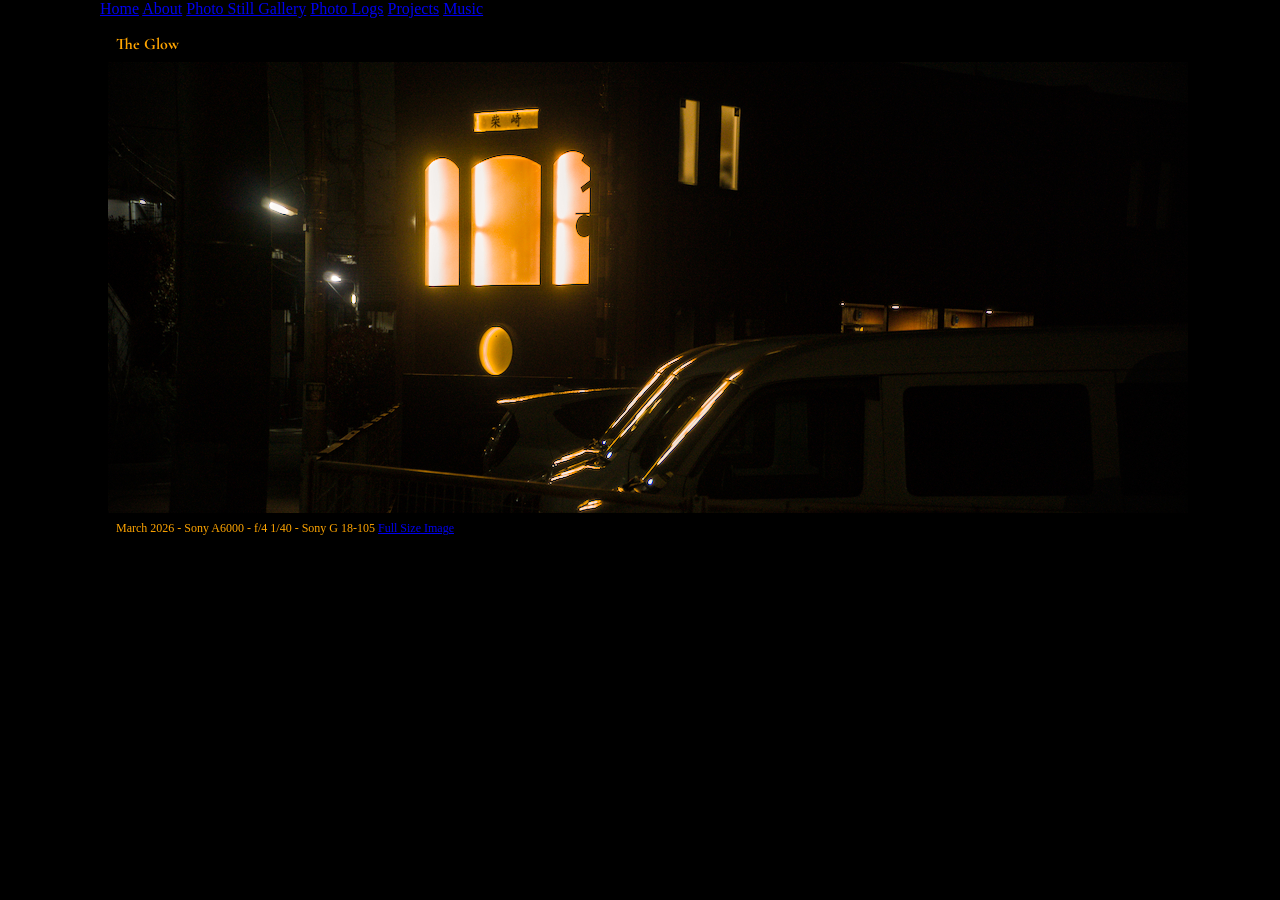
==== index.html @ ce1927c1 "adds new field" ====
<html>
  <head>
    <link rel="stylesheet" href="/src/main.css" />
    <link rel="preconnect" href="https://fonts.googleapis.com" />
    <link rel="preconnect" href="https://fonts.gstatic.com" crossorigin />
    <link
      href="https://fonts.googleapis.com/css2?family=Cormorant+Garamond:ital,wght@0,300..700;1,300..700&family=Roboto+Mono:ital,wght@0,100..700;1,100..700&display=swap"
      rel="stylesheet"
    />
  </head>
  <body>
    <div>
      <a href="/index.html">Home</a>
      <a href="/src//about.html">About</a>
      <a href="/index.html">Photo Still Gallery</a>
      <a href="/index.html">Photo Logs</a>
      <a href="/index.html">Projects</a>
      <a href="/index.html">Music</a>
    </div>
    <div class="image-section">
      <div class="image-title">The Glow</div>
      <img class="image" src="images/glow-s.jpg" />
      <div class="camera-settings">
        March 2026 - Sony A6000 - f/4 1/40 - Sony G 18-105
        <a href="/images/glow-l.jpg">Full Size Image</a>
      </div>
    </div>
  </body>
</html>
---- src/main.css ----
body {
  background-color: rgb(0, 0, 0);
  color: wheat;
  margin: 0 auto;
  width: 1080;
}

.image-section {
  padding: 8px;
}

.image {
  align-self: center;
}

.image-title {
  font-family: "Cormorant Garamond", serif;
  font-style: normal;
  font-optical-sizing: auto;
  padding: 8px;
  font-size: 16px;
  font-weight: bold;
  color: orange;
}

.camera-settings {
  padding: 8px;
  font-size: 12px;
  color: orange;
}
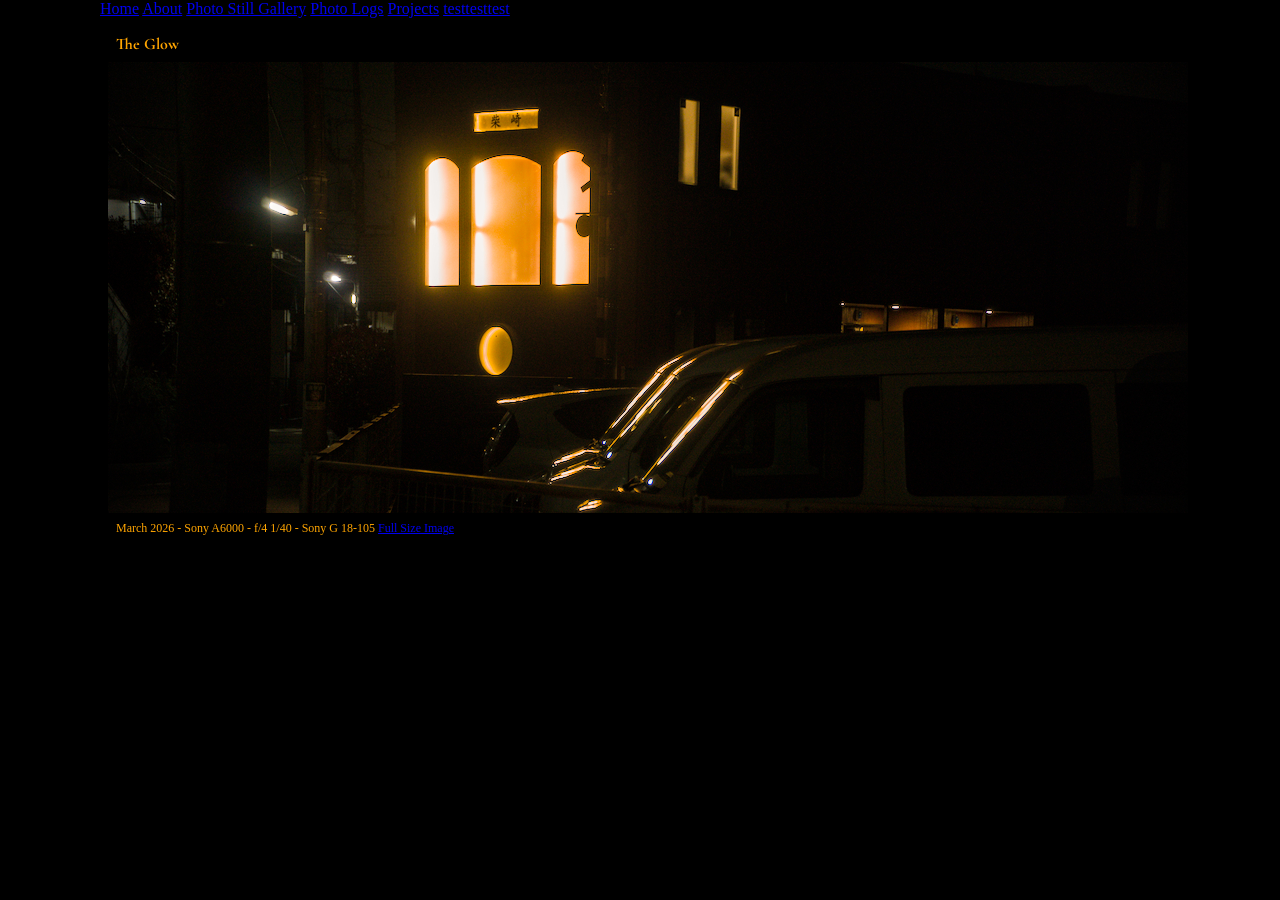
==== commit 98d42212: "testing cpanel remote" ====
--- a/index.html
+++ b/index.html
@@ -15,7 +15,7 @@
       <a href="/index.html">Photo Still Gallery</a>
       <a href="/index.html">Photo Logs</a>
       <a href="/index.html">Projects</a>
-      <a href="/index.html">Music</a>
+      <a href="/index.html">testtesttest</a>
     </div>
     <div class="image-section">
       <div class="image-title">The Glow</div>
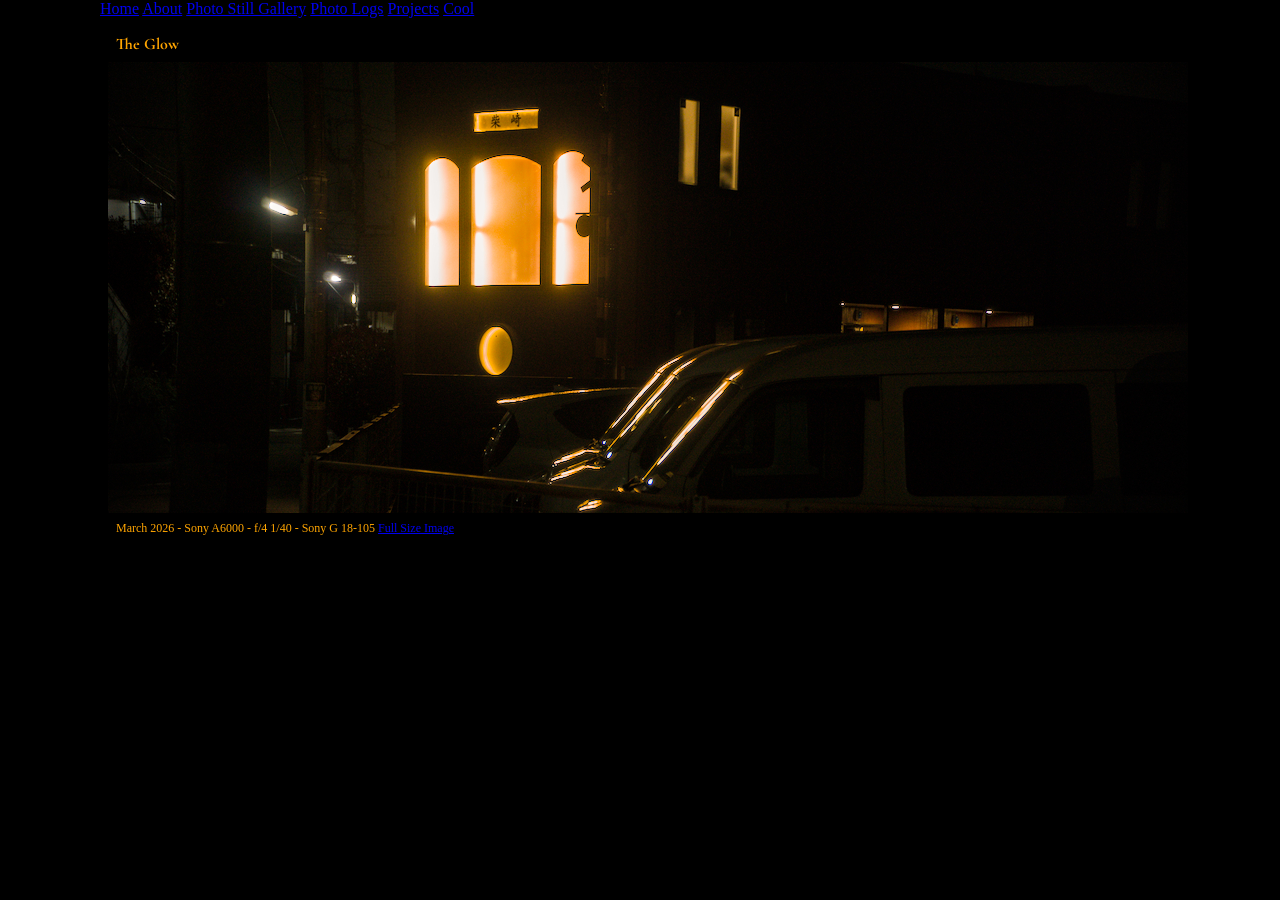
==== commit a98bfdf2: "testing minor change" ====
--- a/index.html
+++ b/index.html
@@ -15,7 +15,7 @@
       <a href="/index.html">Photo Still Gallery</a>
       <a href="/index.html">Photo Logs</a>
       <a href="/index.html">Projects</a>
-      <a href="/index.html">testtesttest</a>
+      <a href="/index.html">Cool</a>
     </div>
     <div class="image-section">
       <div class="image-title">The Glow</div>
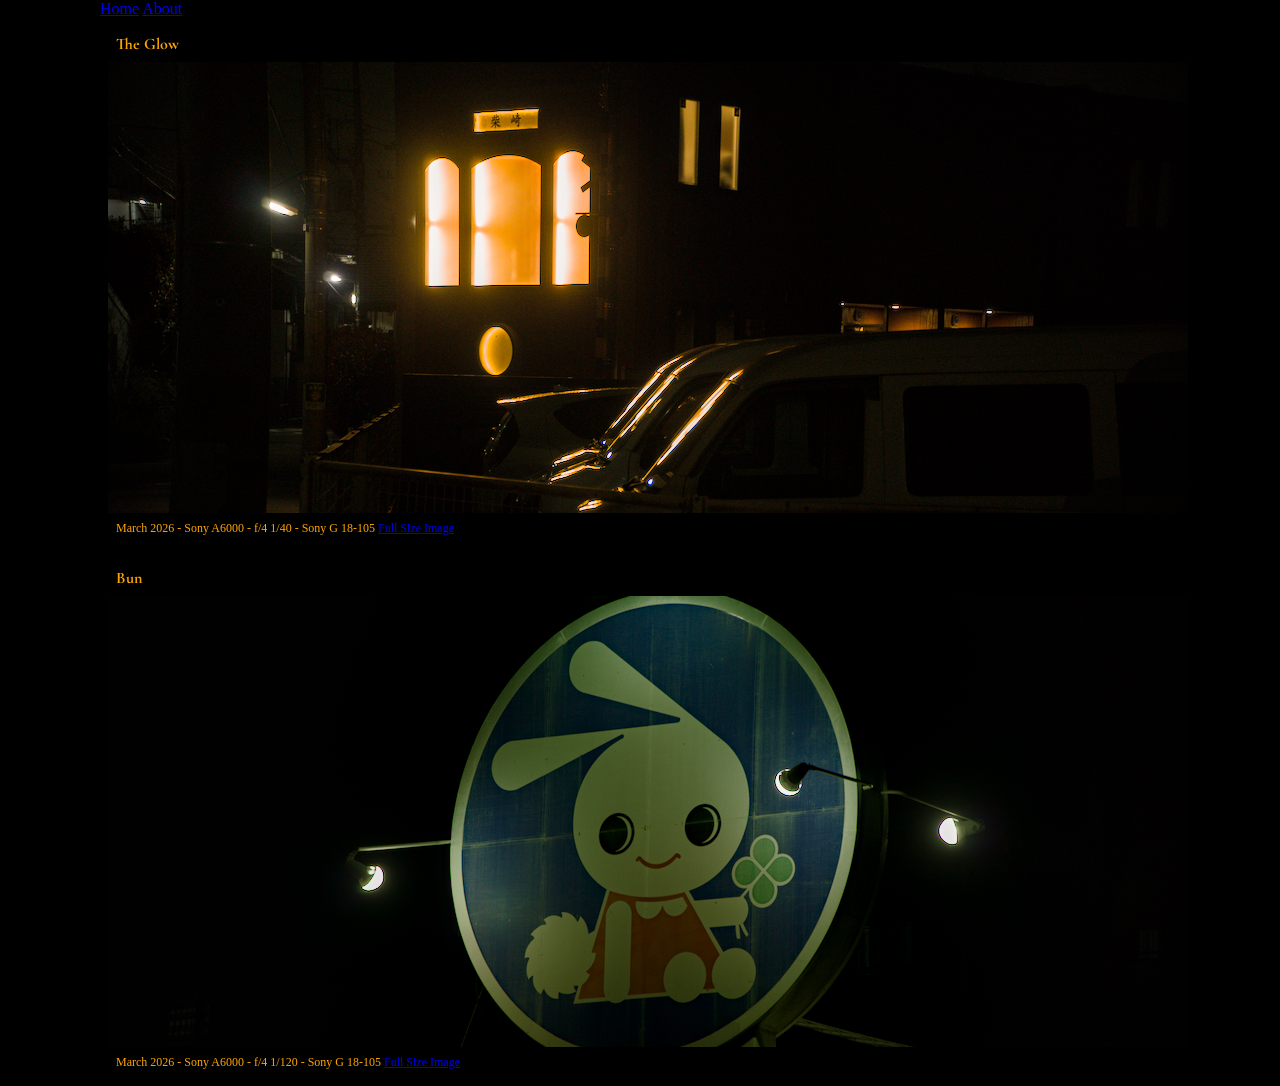
==== commit f6b41cdb: "adds bun bun pic" ====
--- a/index.html
+++ b/index.html
@@ -12,17 +12,24 @@
     <div>
       <a href="/index.html">Home</a>
       <a href="/src//about.html">About</a>
-      <a href="/index.html">Photo Still Gallery</a>
-      <a href="/index.html">Photo Logs</a>
-      <a href="/index.html">Projects</a>
-      <a href="/index.html">Cool</a>
+      <!-- <a href="/index.html">Photo Still Gallery</a>
+      <a href="/index.html">Sounds</a>
+      <a href="/index.html">Programming</a> -->
     </div>
     <div class="image-section">
       <div class="image-title">The Glow</div>
       <img class="image" src="images/glow-s.jpg" />
       <div class="camera-settings">
         March 2026 - Sony A6000 - f/4 1/40 - Sony G 18-105
-        <a href="/images/glow-l.jpg">Full Size Image</a>
+        <a href="/full-size/glow-l.jpg">Full Size Image</a>
+      </div>
+    </div>
+    <div class="image-section">
+      <div class="image-title">Bun</div>
+      <img class="image" src="images/bunbun-s.jpg" />
+      <div class="camera-settings">
+        March 2026 - Sony A6000 - f/4 1/120 - Sony G 18-105
+        <a href="/full-size/bunbun-l.jpg">Full Size Image</a>
       </div>
     </div>
   </body>
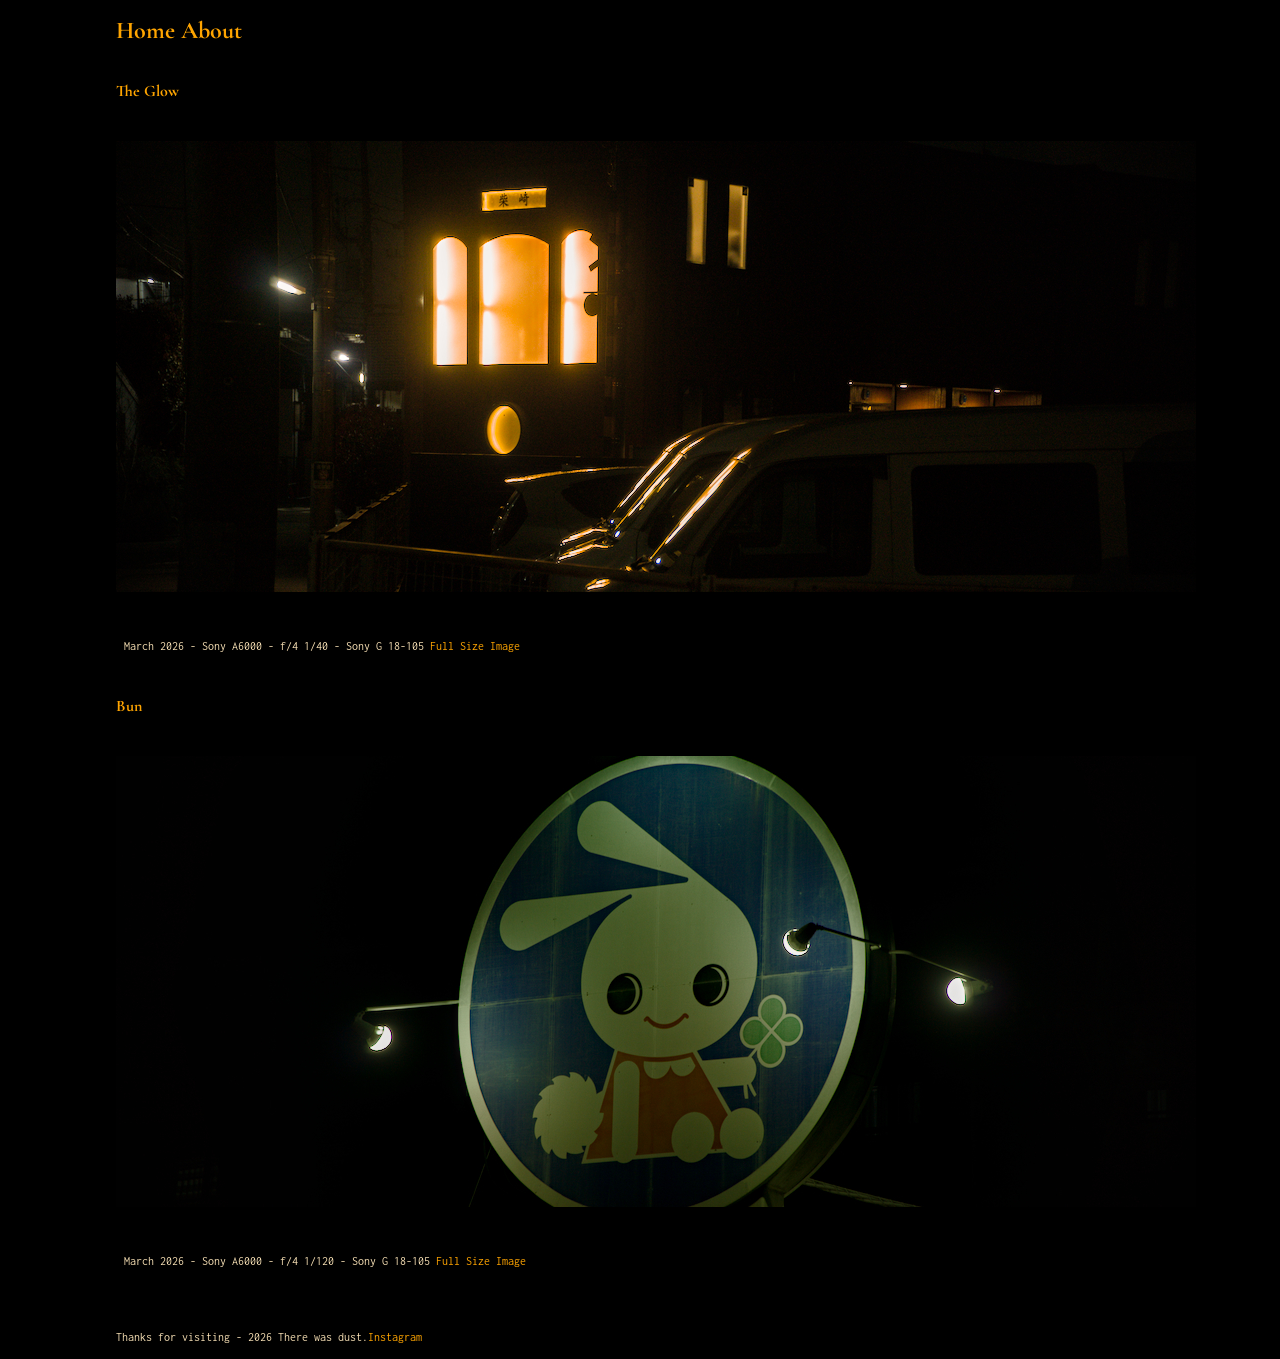
==== commit e76a3795: "updates about page and css" ====
--- a/index.html
+++ b/index.html
@@ -4,14 +4,14 @@
     <link rel="preconnect" href="https://fonts.googleapis.com" />
     <link rel="preconnect" href="https://fonts.gstatic.com" crossorigin />
     <link
-      href="https://fonts.googleapis.com/css2?family=Cormorant+Garamond:ital,wght@0,300..700;1,300..700&family=Roboto+Mono:ital,wght@0,100..700;1,100..700&display=swap"
+      href="https://fonts.googleapis.com/css2?family=Cormorant+Garamond:ital,wght@0,300..700;1,300..700&family=Inconsolata:wght@200..900&family=Roboto+Mono:ital,wght@0,100..700;1,100..700&display=swap"
       rel="stylesheet"
     />
   </head>
   <body>
-    <div>
+    <div class="header-section">
       <a href="/index.html">Home</a>
-      <a href="/src//about.html">About</a>
+      <a href="/src/about.html">About</a>
       <!-- <a href="/index.html">Photo Still Gallery</a>
       <a href="/index.html">Sounds</a>
       <a href="/index.html">Programming</a> -->
@@ -32,5 +32,9 @@
         <a href="/full-size/bunbun-l.jpg">Full Size Image</a>
       </div>
     </div>
+    <div class="footer-section">
+      <div>Thanks for visiting - 2026 There was dust.</div>
+      <a href="https://www.instagram.com/dustytokyo/"> Instagram</a>
+    </div>
   </body>
 </html>
--- a/src/main.css
+++ b/src/main.css
@@ -1,8 +1,40 @@
+html {
+  overflow-y: scroll;
+  margin: 0 auto;
+  width: 1080;
+}
+
 body {
   background-color: rgb(0, 0, 0);
   color: wheat;
-  margin: 0 auto;
-  width: 1080;
+}
+
+.header-section {
+  padding: 8px;
+  font-family: "Cormorant Garamond", serif;
+  font-style: normal;
+  font-optical-sizing: auto;
+  font-size: 24px;
+  font-weight: bold;
+}
+
+.footer-section {
+  margin-top: 40px;
+  display: flex;
+  padding: 8px;
+  font-size: 12px;
+  color: wheat;
+  font-family: "Inconsolata", monospace;
+  font-optical-sizing: auto;
+}
+
+.text-content {
+  margin-top: 20px;
+  padding: 8px;
+  font-size: 16px;
+  color: wheat;
+  font-family: "Inconsolata", monospace;
+  font-optical-sizing: auto;
 }
 
 .image-section {
@@ -11,13 +43,15 @@
 
 .image {
   align-self: center;
+  margin-top: 40px;
+  margin-bottom: 40px;
 }
 
 .image-title {
+  margin-top: 20px;
   font-family: "Cormorant Garamond", serif;
   font-style: normal;
   font-optical-sizing: auto;
-  padding: 8px;
   font-size: 16px;
   font-weight: bold;
   color: orange;
@@ -26,5 +60,31 @@
 .camera-settings {
   padding: 8px;
   font-size: 12px;
+  color: wheat;
+  font-family: "Inconsolata", monospace;
+  font-optical-sizing: auto;
+}
+
+/* unvisited link */
+a:link {
   color: orange;
+  text-decoration: none;
 }
+
+/* visited link */
+a:visited {
+  color: orange;
+  text-decoration: none;
+}
+
+/* mouse over link */
+a:hover {
+  color: wheat;
+  text-decoration: none;
+}
+
+/* selected link */
+a:active {
+  color: wheat;
+  text-decoration: none;
+}
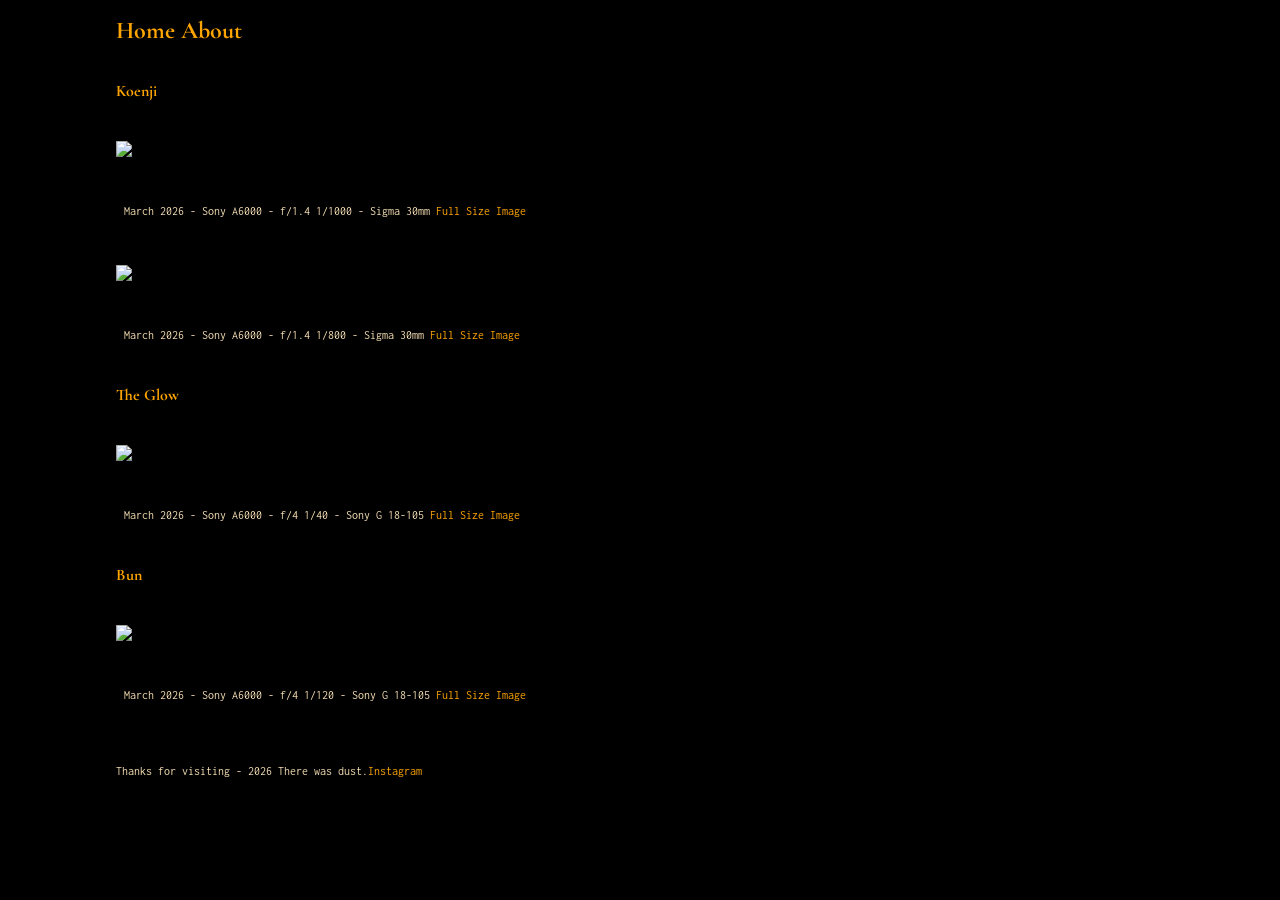
==== commit 79457990: "removes images folder adds git ignore" ====
--- a/index.html
+++ b/index.html
@@ -15,6 +15,19 @@
       <!-- <a href="/index.html">Photo Still Gallery</a>
       <a href="/index.html">Sounds</a>
       <a href="/index.html">Programming</a> -->
+    </div>
+    <div class="image-section">
+      <div class="image-title">Koenji</div>
+      <img class="image" src="images/jonny2-s.jpg" />
+      <div class="camera-settings">
+        March 2026 - Sony A6000 - f/1.4 1/1000 - Sigma 30mm
+        <a href="/full-size/jonny2-l.jpg">Full Size Image</a>
+      </div>
+      <img class="image" src="images/jonny1-s.jpg" />
+      <div class="camera-settings">
+        March 2026 - Sony A6000 - f/1.4 1/800 - Sigma 30mm
+        <a href="/full-size/jonny1-l.jpg">Full Size Image</a>
+      </div>
     </div>
     <div class="image-section">
       <div class="image-title">The Glow</div>
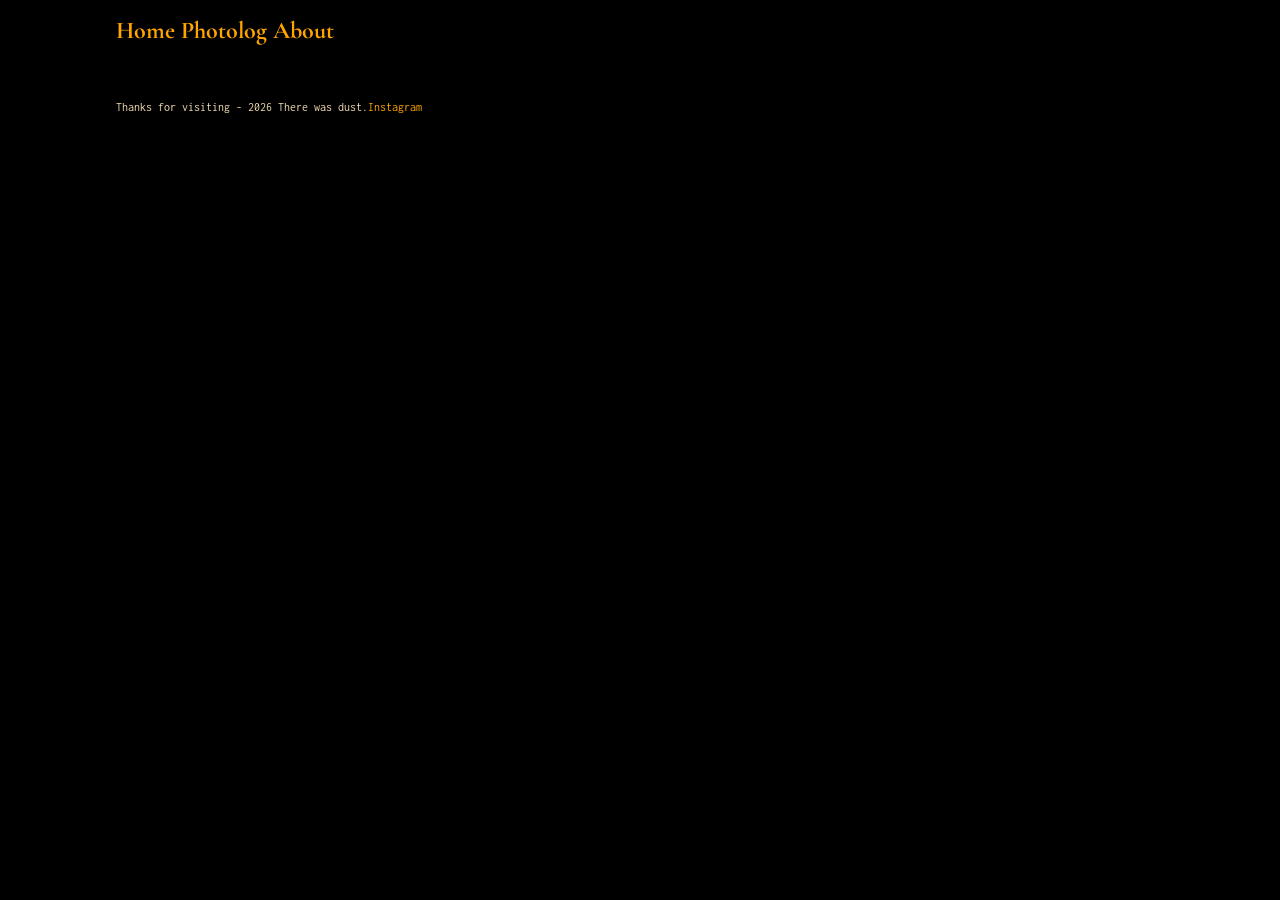
==== commit 8d48e445: "updates page with new images" ====
--- a/index.html
+++ b/index.html
@@ -1,6 +1,7 @@
 <html>
   <head>
-    <link rel="stylesheet" href="/src/main.css" />
+    <meta name="viewport" content="width=device-width, initial-scale=1" />
+    <link rel="stylesheet" href="/main.css" />
     <link rel="preconnect" href="https://fonts.googleapis.com" />
     <link rel="preconnect" href="https://fonts.gstatic.com" crossorigin />
     <link
@@ -11,40 +12,13 @@
   <body>
     <div class="header-section">
       <a href="/index.html">Home</a>
-      <a href="/src/about.html">About</a>
+      <a href="photolog.html">Photolog</a>
+      <a href="about.html">About</a>
       <!-- <a href="/index.html">Photo Still Gallery</a>
       <a href="/index.html">Sounds</a>
       <a href="/index.html">Programming</a> -->
     </div>
-    <div class="image-section">
-      <div class="image-title">Koenji</div>
-      <img class="image" src="images/jonny2-s.jpg" />
-      <div class="camera-settings">
-        March 2026 - Sony A6000 - f/1.4 1/1000 - Sigma 30mm
-        <a href="/full-size/jonny2-l.jpg">Full Size Image</a>
-      </div>
-      <img class="image" src="images/jonny1-s.jpg" />
-      <div class="camera-settings">
-        March 2026 - Sony A6000 - f/1.4 1/800 - Sigma 30mm
-        <a href="/full-size/jonny1-l.jpg">Full Size Image</a>
-      </div>
-    </div>
-    <div class="image-section">
-      <div class="image-title">The Glow</div>
-      <img class="image" src="images/glow-s.jpg" />
-      <div class="camera-settings">
-        March 2026 - Sony A6000 - f/4 1/40 - Sony G 18-105
-        <a href="/full-size/glow-l.jpg">Full Size Image</a>
-      </div>
-    </div>
-    <div class="image-section">
-      <div class="image-title">Bun</div>
-      <img class="image" src="images/bunbun-s.jpg" />
-      <div class="camera-settings">
-        March 2026 - Sony A6000 - f/4 1/120 - Sony G 18-105
-        <a href="/full-size/bunbun-l.jpg">Full Size Image</a>
-      </div>
-    </div>
+
     <div class="footer-section">
       <div>Thanks for visiting - 2026 There was dust.</div>
       <a href="https://www.instagram.com/dustytokyo/"> Instagram</a>
--- a/main.css
+++ b/main.css
@@ -0,0 +1,90 @@
+html {
+  overflow-y: scroll;
+  margin: 0 auto;
+  width: 1080;
+}
+
+body {
+  background-color: rgb(0, 0, 0);
+  color: wheat;
+}
+
+.header-section {
+  padding: 8px;
+  font-family: "Cormorant Garamond", serif;
+  font-style: normal;
+  font-optical-sizing: auto;
+  font-size: 24px;
+  font-weight: bold;
+}
+
+.footer-section {
+  margin-top: 40px;
+  display: flex;
+  padding: 8px;
+  font-size: 12px;
+  color: wheat;
+  font-family: "Inconsolata", monospace;
+  font-optical-sizing: auto;
+}
+
+.text-content {
+  margin-top: 20px;
+  padding: 8px;
+  font-size: 16px;
+  color: wheat;
+  font-family: "Inconsolata", monospace;
+  font-optical-sizing: auto;
+}
+
+.image-section {
+  padding: 8px;
+}
+
+.image {
+  align-self: center;
+  margin-top: 40px;
+  margin-bottom: 40px;
+}
+
+.image-title {
+  margin-top: 20px;
+  font-family: "Cormorant Garamond", serif;
+  font-style: normal;
+  font-optical-sizing: auto;
+  font-size: 16px;
+  font-weight: bold;
+  color: orange;
+}
+
+.camera-settings {
+  padding: 8px;
+  font-size: 12px;
+  color: wheat;
+  font-family: "Inconsolata", monospace;
+  font-optical-sizing: auto;
+}
+
+/* unvisited link */
+a:link {
+  color: orange;
+  text-decoration: none;
+}
+
+/* visited link */
+a:visited {
+  color: orange;
+  text-decoration: none;
+}
+
+/* mouse over link */
+a:hover {
+  color: wheat;
+  text-decoration: none;
+}
+
+/* selected link */
+a:active {
+  color: wheat;
+  text-decoration: none;
+}
